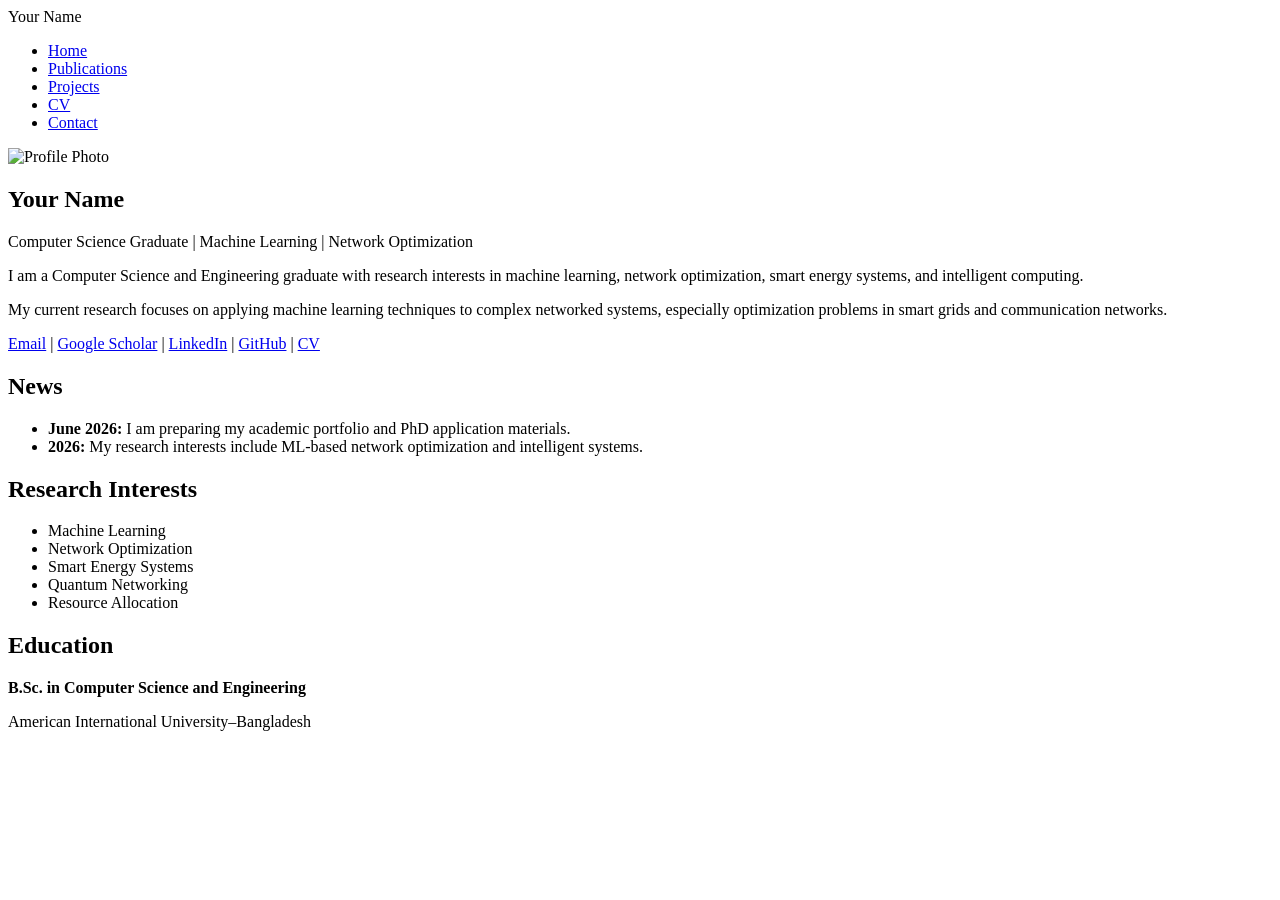
==== index.html @ cc1d4c38 "Add initial HTML structure for personal webpage" ====
<!DOCTYPE html>
<html lang="en">
<head>
  <meta charset="UTF-8">
  <meta name="viewport" content="width=device-width, initial-scale=1.0">
  <title>Your Name</title>
  <link rel="stylesheet" href="style.css">
</head>
<body>

  <nav>
    <div class="logo">Your Name</div>
    <ul>
      <li><a href="index.html">Home</a></li>
      <li><a href="publications.html">Publications</a></li>
      <li><a href="projects.html">Projects</a></li>
      <li><a href="cv.html">CV</a></li>
      <li><a href="contact.html">Contact</a></li>
    </ul>
  </nav>

  <main class="container">

    <section class="hero">
      <img src="assets/profile.jpg" alt="Profile Photo">

      <div>
        <h1>Your Name</h1>
        <p class="subtitle">Computer Science Graduate | Machine Learning | Network Optimization</p>

        <p>
          I am a Computer Science and Engineering graduate with research interests in machine learning,
          network optimization, smart energy systems, and intelligent computing.
        </p>

        <p>
          My current research focuses on applying machine learning techniques to complex networked systems,
          especially optimization problems in smart grids and communication networks.
        </p>

        <p class="links">
          <a href="mailto:yourmail@gmail.com">Email</a> |
          <a href="#">Google Scholar</a> |
          <a href="#">LinkedIn</a> |
          <a href="#">GitHub</a> |
          <a href="assets/cv.pdf">CV</a>
        </p>
      </div>
    </section>

    <section>
      <h2>News</h2>
      <ul>
        <li><strong>June 2026:</strong> I am preparing my academic portfolio and PhD application materials.</li>
        <li><strong>2026:</strong> My research interests include ML-based network optimization and intelligent systems.</li>
      </ul>
    </section>

    <section>
      <h2>Research Interests</h2>
      <ul>
        <li>Machine Learning</li>
        <li>Network Optimization</li>
        <li>Smart Energy Systems</li>
        <li>Quantum Networking</li>
        <li>Resource Allocation</li>
      </ul>
    </section>

    <section>
      <h2>Education</h2>
      <p><strong>B.Sc. in Computer Science and Engineering</strong></p>
      <p>American International University–Bangladesh</p>
    </section>

  </main>

</body>
</html>
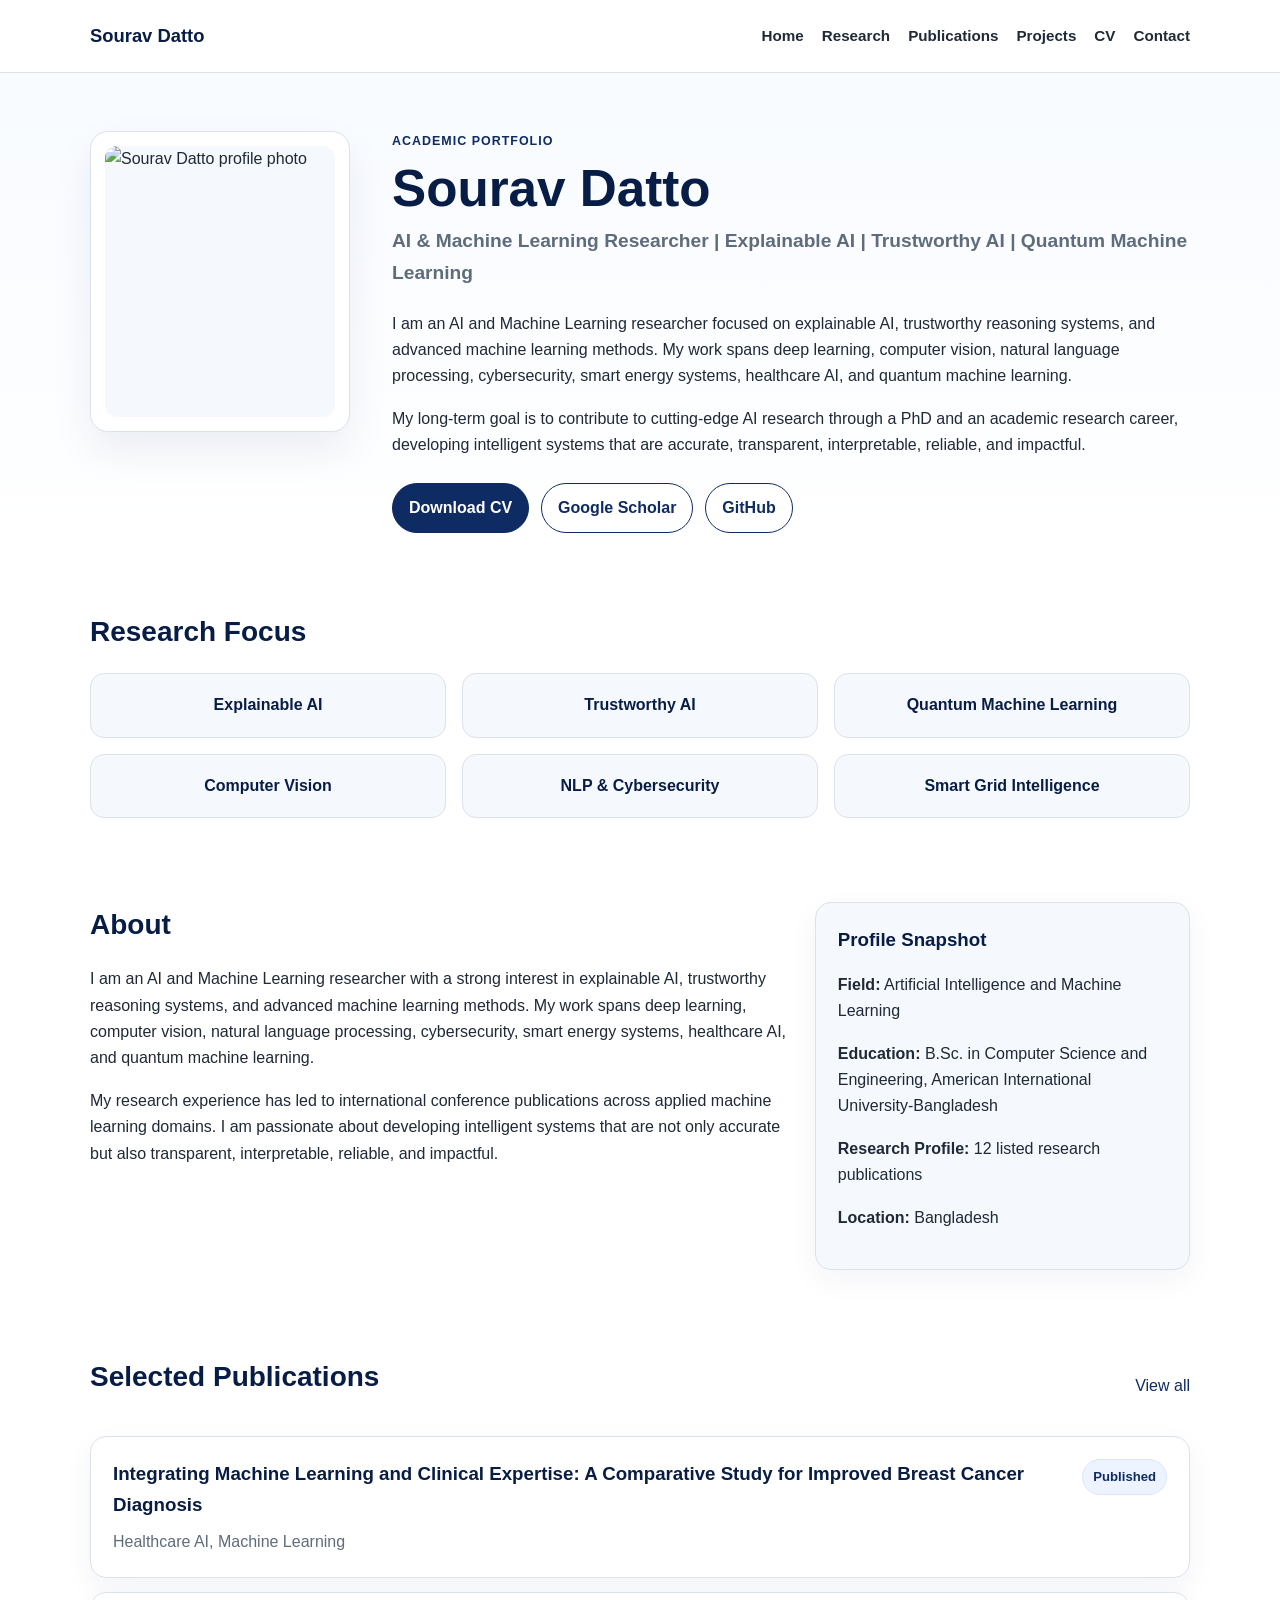
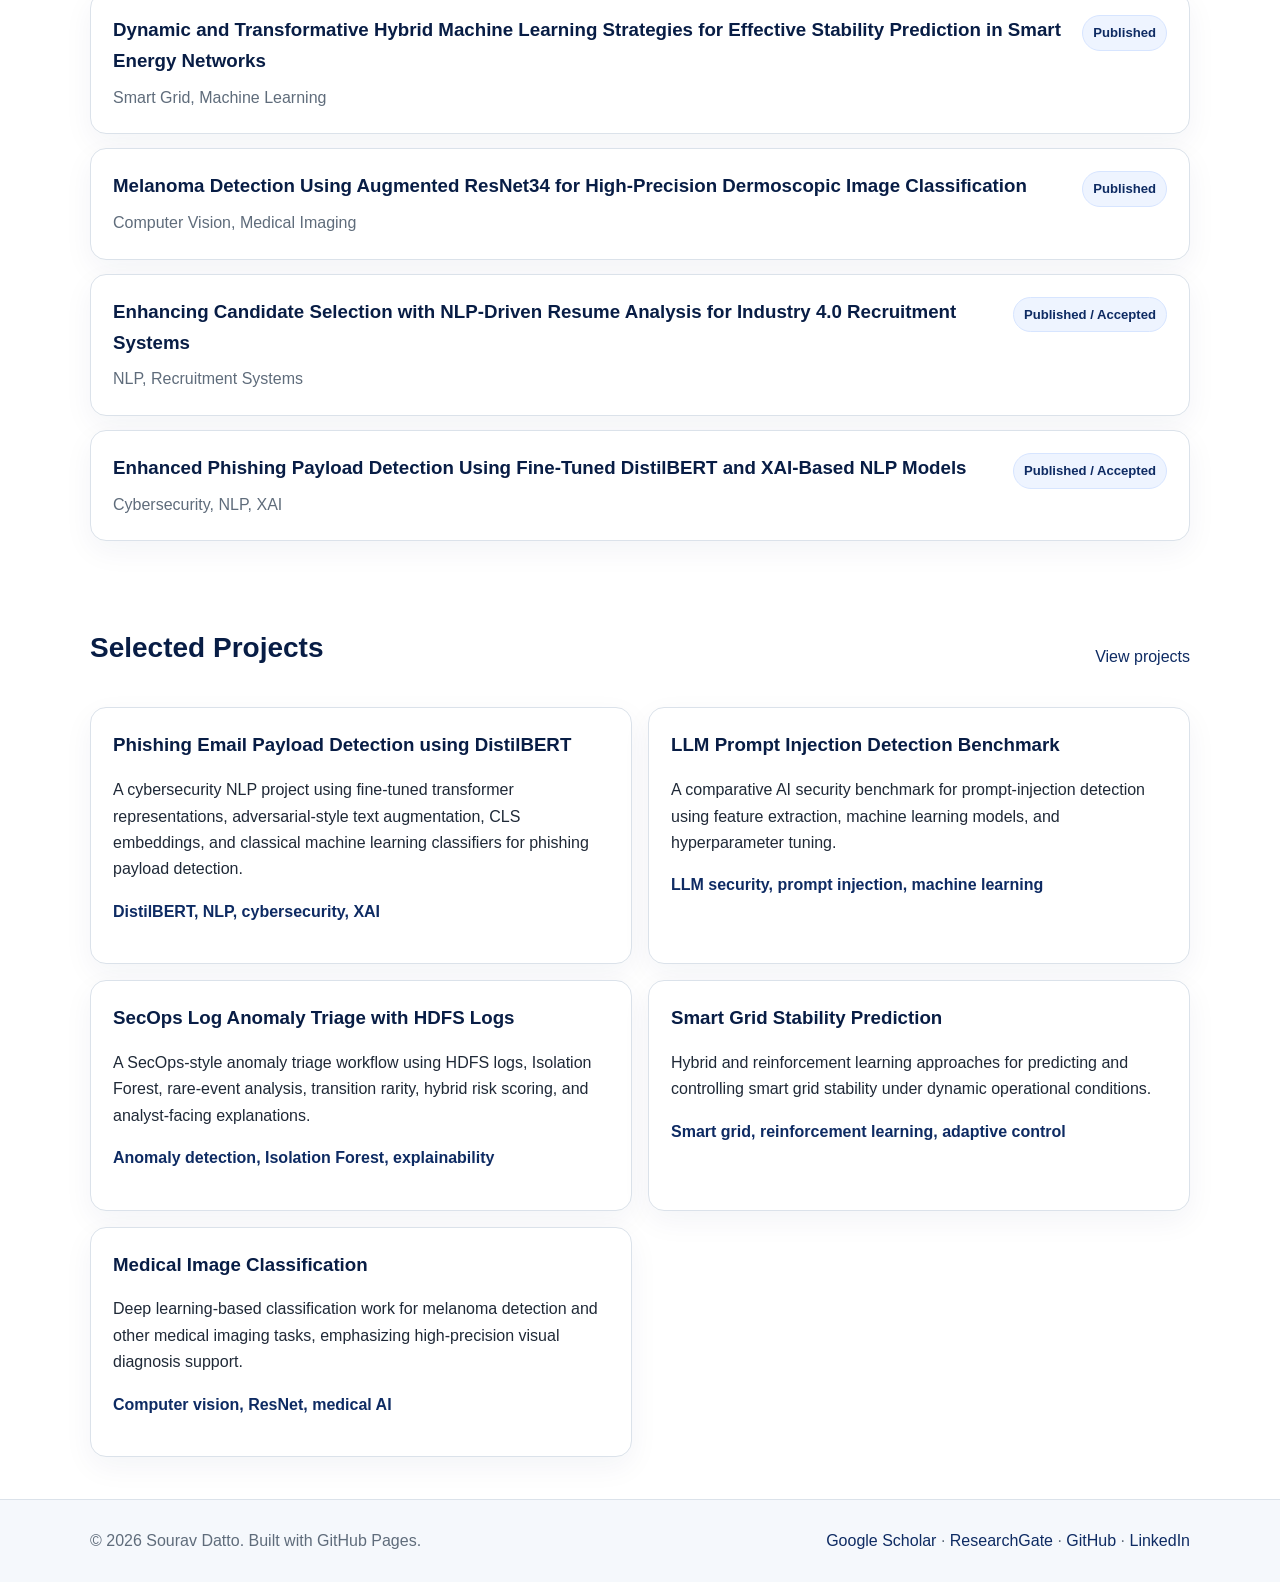
==== commit 2ead8f06: "Add files via upload" ====
--- a/index.html
+++ b/index.html
@@ -1,79 +1,201 @@
 <!DOCTYPE html>
 <html lang="en">
 <head>
-  <meta charset="UTF-8">
-  <meta name="viewport" content="width=device-width, initial-scale=1.0">
-  <title>Your Name</title>
-  <link rel="stylesheet" href="style.css">
+  <meta charset="UTF-8" />
+  <meta name="viewport" content="width=device-width, initial-scale=1.0" />
+  <meta name="description" content="Academic portfolio of Sourav Datto, AI and Machine Learning researcher." />
+  <title>Sourav Datto | Academic Portfolio</title>
+  <link rel="stylesheet" href="style.css" />
 </head>
 <body>
 
-  <nav>
-    <div class="logo">Your Name</div>
-    <ul>
-      <li><a href="index.html">Home</a></li>
-      <li><a href="publications.html">Publications</a></li>
-      <li><a href="projects.html">Projects</a></li>
-      <li><a href="cv.html">CV</a></li>
-      <li><a href="contact.html">Contact</a></li>
-    </ul>
-  </nav>
-
-  <main class="container">
-
-    <section class="hero">
-      <img src="assets/profile.jpg" alt="Profile Photo">
-
-      <div>
-        <h1>Your Name</h1>
-        <p class="subtitle">Computer Science Graduate | Machine Learning | Network Optimization</p>
+<header class="site-header">
+  <div class="nav-wrap">
+    <a class="brand" href="index.html">Sourav Datto</a>
+    <nav class="nav-links">
+      <a href="index.html">Home</a>
+      <a href="research.html">Research</a>
+      <a href="publications.html">Publications</a>
+      <a href="projects.html">Projects</a>
+      <a href="cv.html">CV</a>
+      <a href="contact.html">Contact</a>
+    </nav>
+  </div>
+</header>
+
+<main>
+  <section class="hero-section">
+    <div class="container hero-grid">
+      <div class="profile-box">
+        <img src="assets/Sourav_Datto.jpg" alt="Sourav Datto profile photo" />
+      </div>
+
+      <div class="hero-content">
+        <p class="eyebrow">Academic Portfolio</p>
+        <h1>Sourav Datto</h1>
+        <p class="tagline">AI & Machine Learning Researcher | Explainable AI | Trustworthy AI | Quantum Machine Learning</p>
 
         <p>
-          I am a Computer Science and Engineering graduate with research interests in machine learning,
-          network optimization, smart energy systems, and intelligent computing.
+          I am an AI and Machine Learning researcher focused on explainable AI, trustworthy reasoning systems,
+          and advanced machine learning methods. My work spans deep learning, computer vision, natural language
+          processing, cybersecurity, smart energy systems, healthcare AI, and quantum machine learning.
         </p>
 
         <p>
-          My current research focuses on applying machine learning techniques to complex networked systems,
-          especially optimization problems in smart grids and communication networks.
+          My long-term goal is to contribute to cutting-edge AI research through a PhD and an academic research
+          career, developing intelligent systems that are accurate, transparent, interpretable, reliable, and impactful.
         </p>
 
-        <p class="links">
-          <a href="mailto:yourmail@gmail.com">Email</a> |
-          <a href="#">Google Scholar</a> |
-          <a href="#">LinkedIn</a> |
-          <a href="#">GitHub</a> |
-          <a href="assets/cv.pdf">CV</a>
-        </p>
+        <div class="button-row">
+          <a class="primary-button" href="assets/Sourav_Datto_KSU_PhD_Targeted_CV.pdf" target="_blank">Download CV</a>
+          <a class="secondary-button" href="https://scholar.google.com/citations?user=BIM2QfUAAAAJ&hl=en" target="_blank">Google Scholar</a>
+          <a class="secondary-button" href="https://github.com/duttosourav8" target="_blank">GitHub</a>
+        </div>
       </div>
-    </section>
-
-    <section>
-      <h2>News</h2>
-      <ul>
-        <li><strong>June 2026:</strong> I am preparing my academic portfolio and PhD application materials.</li>
-        <li><strong>2026:</strong> My research interests include ML-based network optimization and intelligent systems.</li>
-      </ul>
-    </section>
-
-    <section>
-      <h2>Research Interests</h2>
-      <ul>
-        <li>Machine Learning</li>
-        <li>Network Optimization</li>
-        <li>Smart Energy Systems</li>
-        <li>Quantum Networking</li>
-        <li>Resource Allocation</li>
-      </ul>
-    </section>
-
-    <section>
-      <h2>Education</h2>
-      <p><strong>B.Sc. in Computer Science and Engineering</strong></p>
-      <p>American International University–Bangladesh</p>
-    </section>
-
-  </main>
+    </div>
+  </section>
+
+  <section class="container section">
+    <h2>Research Focus</h2>
+    <div class="focus-grid">
+      <div class="focus-item">Explainable AI</div>
+      <div class="focus-item">Trustworthy AI</div>
+      <div class="focus-item">Quantum Machine Learning</div>
+      <div class="focus-item">Computer Vision</div>
+      <div class="focus-item">NLP & Cybersecurity</div>
+      <div class="focus-item">Smart Grid Intelligence</div>
+    </div>
+  </section>
+
+  <section class="container section split-section">
+    <div>
+      <h2>About</h2>
+      <p>I am an AI and Machine Learning researcher with a strong interest in explainable AI, trustworthy reasoning systems, and advanced machine learning methods. My work spans deep learning, computer vision, natural language processing, cybersecurity, smart energy systems, healthcare AI, and quantum machine learning.</p>
+      <p>My research experience has led to international conference publications across applied machine learning domains. I am passionate about developing intelligent systems that are not only accurate but also transparent, interpretable, reliable, and impactful.</p>
+    </div>
+
+    <aside class="quick-card">
+      <h3>Profile Snapshot</h3>
+      <p><strong>Field:</strong> Artificial Intelligence and Machine Learning</p>
+      <p><strong>Education:</strong> B.Sc. in Computer Science and Engineering, American International University-Bangladesh</p>
+      <p><strong>Research Profile:</strong> 12 listed research publications</p>
+      <p><strong>Location:</strong> Bangladesh</p>
+    </aside>
+  </section>
+
+  <section class="container section">
+    <div class="section-header">
+      <h2>Selected Publications</h2>
+      <a href="publications.html">View all</a>
+    </div>
+    <div class="publication-list">
+      
+      <article class="publication-card">
+        <div>
+          <h3>Integrating Machine Learning and Clinical Expertise: A Comparative Study for Improved Breast Cancer Diagnosis</h3>
+          <p class="pub-meta">Healthcare AI, Machine Learning</p>
+        </div>
+        <span class="status">Published</span>
+      </article>
+    
+
+      <article class="publication-card">
+        <div>
+          <h3>Dynamic and Transformative Hybrid Machine Learning Strategies for Effective Stability Prediction in Smart Energy Networks</h3>
+          <p class="pub-meta">Smart Grid, Machine Learning</p>
+        </div>
+        <span class="status">Published</span>
+      </article>
+    
+
+      <article class="publication-card">
+        <div>
+          <h3>Melanoma Detection Using Augmented ResNet34 for High-Precision Dermoscopic Image Classification</h3>
+          <p class="pub-meta">Computer Vision, Medical Imaging</p>
+        </div>
+        <span class="status">Published</span>
+      </article>
+    
+
+      <article class="publication-card">
+        <div>
+          <h3>Enhancing Candidate Selection with NLP-Driven Resume Analysis for Industry 4.0 Recruitment Systems</h3>
+          <p class="pub-meta">NLP, Recruitment Systems</p>
+        </div>
+        <span class="status">Published / Accepted</span>
+      </article>
+    
+
+      <article class="publication-card">
+        <div>
+          <h3>Enhanced Phishing Payload Detection Using Fine-Tuned DistilBERT and XAI-Based NLP Models</h3>
+          <p class="pub-meta">Cybersecurity, NLP, XAI</p>
+        </div>
+        <span class="status">Published / Accepted</span>
+      </article>
+    
+    </div>
+  </section>
+
+  <section class="container section">
+    <div class="section-header">
+      <h2>Selected Projects</h2>
+      <a href="projects.html">View projects</a>
+    </div>
+    <div class="project-grid">
+      
+      <article class="project-card">
+        <h3>Phishing Email Payload Detection using DistilBERT</h3>
+        <p>A cybersecurity NLP project using fine-tuned transformer representations, adversarial-style text augmentation, CLS embeddings, and classical machine learning classifiers for phishing payload detection.</p>
+        <p class="tech">DistilBERT, NLP, cybersecurity, XAI</p>
+      </article>
+    
+
+      <article class="project-card">
+        <h3>LLM Prompt Injection Detection Benchmark</h3>
+        <p>A comparative AI security benchmark for prompt-injection detection using feature extraction, machine learning models, and hyperparameter tuning.</p>
+        <p class="tech">LLM security, prompt injection, machine learning</p>
+      </article>
+    
+
+      <article class="project-card">
+        <h3>SecOps Log Anomaly Triage with HDFS Logs</h3>
+        <p>A SecOps-style anomaly triage workflow using HDFS logs, Isolation Forest, rare-event analysis, transition rarity, hybrid risk scoring, and analyst-facing explanations.</p>
+        <p class="tech">Anomaly detection, Isolation Forest, explainability</p>
+      </article>
+    
+
+      <article class="project-card">
+        <h3>Smart Grid Stability Prediction</h3>
+        <p>Hybrid and reinforcement learning approaches for predicting and controlling smart grid stability under dynamic operational conditions.</p>
+        <p class="tech">Smart grid, reinforcement learning, adaptive control</p>
+      </article>
+    
+
+      <article class="project-card">
+        <h3>Medical Image Classification</h3>
+        <p>Deep learning-based classification work for melanoma detection and other medical imaging tasks, emphasizing high-precision visual diagnosis support.</p>
+        <p class="tech">Computer vision, ResNet, medical AI</p>
+      </article>
+    
+    </div>
+  </section>
+</main>
+
+<footer class="footer">
+  <div class="container footer-grid">
+    <p>© 2026 Sourav Datto. Built with GitHub Pages.</p>
+    <p>
+      <a href="https://scholar.google.com/citations?user=BIM2QfUAAAAJ&hl=en" target="_blank">Google Scholar</a>
+      <span>·</span>
+      <a href="https://www.researchgate.net/profile/Sourav-Datto/research" target="_blank">ResearchGate</a>
+      <span>·</span>
+      <a href="https://github.com/duttosourav8" target="_blank">GitHub</a>
+      <span>·</span>
+      <a href="https://www.linkedin.com/in/sourav-datto/" target="_blank">LinkedIn</a>
+    </p>
+  </div>
+</footer>
 
 </body>
 </html>
--- a/style.css
+++ b/style.css
@@ -0,0 +1,351 @@
+:root {
+  --navy: #0e2b63;
+  --navy-dark: #081d45;
+  --text: #1f2937;
+  --muted: #5f6c7b;
+  --border: #dbe2ea;
+  --bg: #ffffff;
+  --soft-bg: #f5f8fc;
+  --card-bg: #ffffff;
+}
+
+* {
+  box-sizing: border-box;
+}
+
+body {
+  margin: 0;
+  font-family: Arial, Helvetica, sans-serif;
+  color: var(--text);
+  background: var(--bg);
+  line-height: 1.65;
+}
+
+a {
+  color: var(--navy);
+  text-decoration: none;
+}
+
+a:hover {
+  text-decoration: underline;
+}
+
+.container {
+  width: min(1100px, calc(100% - 36px));
+  margin: 0 auto;
+}
+
+.site-header {
+  border-bottom: 1px solid var(--border);
+  background: rgba(255, 255, 255, 0.96);
+  position: sticky;
+  top: 0;
+  z-index: 10;
+}
+
+.nav-wrap {
+  width: min(1100px, calc(100% - 36px));
+  margin: 0 auto;
+  min-height: 72px;
+  display: flex;
+  align-items: center;
+  justify-content: space-between;
+  gap: 24px;
+}
+
+.brand {
+  font-weight: 800;
+  font-size: 1.15rem;
+  color: var(--navy-dark);
+}
+
+.nav-links {
+  display: flex;
+  flex-wrap: wrap;
+  gap: 18px;
+  font-size: 0.95rem;
+}
+
+.nav-links a {
+  color: var(--text);
+  font-weight: 600;
+}
+
+.nav-links a:hover {
+  color: var(--navy);
+}
+
+.hero-section {
+  background: linear-gradient(180deg, #f8fbff 0%, #ffffff 100%);
+  padding: 58px 0 34px;
+}
+
+.hero-grid {
+  display: grid;
+  grid-template-columns: 260px 1fr;
+  gap: 42px;
+  align-items: start;
+}
+
+.profile-box {
+  background: var(--card-bg);
+  border: 1px solid var(--border);
+  border-radius: 18px;
+  padding: 14px;
+  box-shadow: 0 18px 40px rgba(14, 43, 99, 0.08);
+}
+
+.profile-box img {
+  display: block;
+  width: 100%;
+  aspect-ratio: 1 / 1.18;
+  object-fit: cover;
+  border-radius: 12px;
+  background: var(--soft-bg);
+}
+
+.eyebrow {
+  margin: 0 0 10px;
+  color: var(--navy);
+  font-weight: 800;
+  letter-spacing: 0.08em;
+  text-transform: uppercase;
+  font-size: 0.78rem;
+}
+
+h1 {
+  margin: 0 0 10px;
+  font-size: clamp(2.2rem, 4vw, 4rem);
+  line-height: 1.05;
+  color: var(--navy-dark);
+}
+
+h2 {
+  color: var(--navy-dark);
+  font-size: 1.75rem;
+  margin: 0 0 18px;
+}
+
+h3 {
+  color: var(--navy-dark);
+  margin: 0 0 8px;
+}
+
+.tagline {
+  color: var(--muted);
+  font-size: 1.2rem;
+  font-weight: 600;
+  margin: 0 0 22px;
+}
+
+.lead {
+  color: var(--muted);
+  font-size: 1.1rem;
+  max-width: 850px;
+}
+
+.button-row {
+  display: flex;
+  flex-wrap: wrap;
+  gap: 12px;
+  margin-top: 24px;
+}
+
+.primary-button,
+.secondary-button {
+  display: inline-flex;
+  align-items: center;
+  justify-content: center;
+  padding: 11px 16px;
+  border-radius: 999px;
+  font-weight: 700;
+  border: 1px solid var(--navy);
+}
+
+.primary-button {
+  background: var(--navy);
+  color: #ffffff;
+}
+
+.primary-button:hover {
+  background: var(--navy-dark);
+  text-decoration: none;
+}
+
+.secondary-button {
+  background: #ffffff;
+  color: var(--navy);
+}
+
+.secondary-button:hover {
+  background: var(--soft-bg);
+  text-decoration: none;
+}
+
+.section {
+  padding: 42px 0;
+}
+
+.page {
+  padding-top: 52px;
+  padding-bottom: 52px;
+}
+
+.focus-grid,
+.info-grid,
+.project-grid,
+.contact-grid {
+  display: grid;
+  gap: 16px;
+}
+
+.focus-grid {
+  grid-template-columns: repeat(3, 1fr);
+}
+
+.focus-item {
+  background: var(--soft-bg);
+  border: 1px solid var(--border);
+  color: var(--navy-dark);
+  padding: 18px;
+  border-radius: 14px;
+  font-weight: 800;
+  text-align: center;
+}
+
+.split-section {
+  display: grid;
+  grid-template-columns: 1.3fr 0.7fr;
+  gap: 28px;
+  align-items: start;
+}
+
+.quick-card,
+.info-card,
+.project-card,
+.publication-card,
+.cv-box,
+.contact-card {
+  border: 1px solid var(--border);
+  background: var(--card-bg);
+  border-radius: 16px;
+  padding: 22px;
+  box-shadow: 0 10px 30px rgba(14, 43, 99, 0.05);
+}
+
+.quick-card {
+  background: var(--soft-bg);
+}
+
+.info-grid {
+  grid-template-columns: repeat(2, 1fr);
+}
+
+.project-grid {
+  grid-template-columns: repeat(2, 1fr);
+}
+
+.publication-list {
+  display: grid;
+  gap: 14px;
+}
+
+.publication-card {
+  display: flex;
+  justify-content: space-between;
+  gap: 16px;
+  align-items: start;
+}
+
+.pub-meta {
+  color: var(--muted);
+  margin: 0;
+}
+
+.status {
+  display: inline-flex;
+  white-space: nowrap;
+  background: #eef4ff;
+  color: var(--navy);
+  border: 1px solid #d7e5ff;
+  border-radius: 999px;
+  padding: 6px 10px;
+  font-size: 0.82rem;
+  font-weight: 800;
+}
+
+.tech,
+.file-name {
+  color: var(--navy);
+  font-weight: 800;
+}
+
+.section-header {
+  display: flex;
+  justify-content: space-between;
+  gap: 16px;
+  align-items: center;
+  margin-bottom: 18px;
+}
+
+.contact-grid {
+  grid-template-columns: repeat(2, 1fr);
+}
+
+.contact-card {
+  display: block;
+}
+
+.contact-card span {
+  color: var(--navy-dark);
+  font-size: 1.2rem;
+  font-weight: 800;
+}
+
+.contact-card p {
+  color: var(--muted);
+  margin-bottom: 0;
+}
+
+.footer {
+  border-top: 1px solid var(--border);
+  background: var(--soft-bg);
+  padding: 28px 0;
+  color: var(--muted);
+}
+
+.footer-grid {
+  display: flex;
+  justify-content: space-between;
+  gap: 20px;
+}
+
+.footer p {
+  margin: 0;
+}
+
+@media (max-width: 820px) {
+  .nav-wrap,
+  .footer-grid,
+  .section-header {
+    align-items: flex-start;
+    flex-direction: column;
+  }
+
+  .hero-grid,
+  .split-section,
+  .focus-grid,
+  .info-grid,
+  .project-grid,
+  .contact-grid {
+    grid-template-columns: 1fr;
+  }
+
+  .profile-box {
+    max-width: 260px;
+  }
+
+  .publication-card {
+    flex-direction: column;
+  }
+}
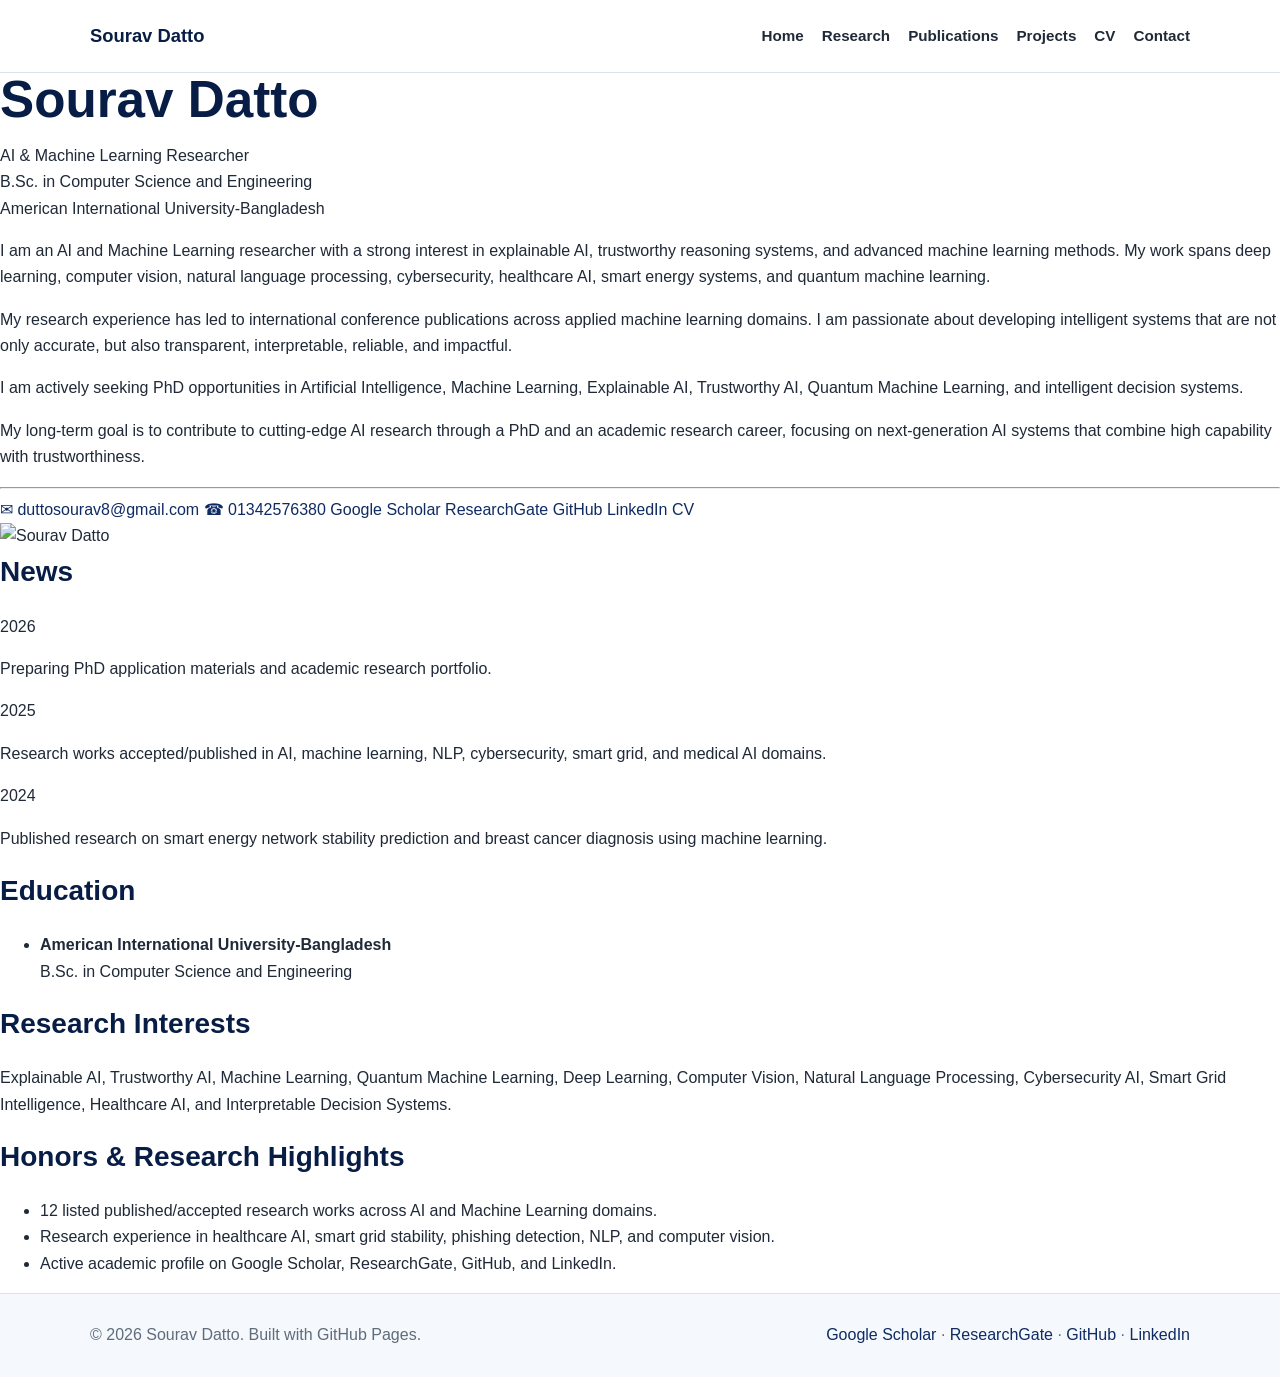
==== commit 3dccd7f1: "Refactor main section with updated profile and research info Updated the structure and content of th" ====
--- a/index.html
+++ b/index.html
@@ -23,163 +23,110 @@
   </div>
 </header>
 
-<main>
-  <section class="hero-section">
-    <div class="container hero-grid">
-      <div class="profile-box">
-        <img src="assets/Sourav_Datto.jpg" alt="Sourav Datto profile photo" />
+<main class="home-page">
+
+  <section class="profile-card">
+    <div class="profile-text">
+      <h1>Sourav Datto</h1>
+
+      <p class="position">
+        AI & Machine Learning Researcher<br>
+        B.Sc. in Computer Science and Engineering<br>
+        American International University-Bangladesh
+      </p>
+
+      <p>
+        I am an AI and Machine Learning researcher with a strong interest in explainable AI,
+        trustworthy reasoning systems, and advanced machine learning methods. My work spans
+        deep learning, computer vision, natural language processing, cybersecurity, healthcare AI,
+        smart energy systems, and quantum machine learning.
+      </p>
+
+      <p>
+        My research experience has led to international conference publications across applied
+        machine learning domains. I am passionate about developing intelligent systems that are
+        not only accurate, but also transparent, interpretable, reliable, and impactful.
+      </p>
+
+      <p class="highlight-red">
+        I am actively seeking PhD opportunities in Artificial Intelligence, Machine Learning,
+        Explainable AI, Trustworthy AI, Quantum Machine Learning, and intelligent decision systems.
+      </p>
+
+      <p>
+        My long-term goal is to contribute to cutting-edge AI research through a PhD and an
+        academic research career, focusing on next-generation AI systems that combine high
+        capability with trustworthiness.
+      </p>
+
+      <hr>
+
+      <div class="home-links">
+        <a href="mailto:duttosourav8@gmail.com">✉ duttosourav8@gmail.com</a>
+        <a href="tel:+8801342576380">☎ 01342576380</a>
+        <a href="https://scholar.google.com/citations?user=BIM2QfUAAAAJ&hl=en" target="_blank">Google Scholar</a>
+        <a href="https://www.researchgate.net/profile/Sourav-Datto/research" target="_blank">ResearchGate</a>
+        <a href="https://github.com/duttosourav8" target="_blank">GitHub</a>
+        <a href="https://www.linkedin.com/in/sourav-datto/" target="_blank">LinkedIn</a>
+        <a href="assets/Sourav_Datto_KSU_PhD_Targeted_CV.pdf" target="_blank">CV</a>
       </div>
+    </div>
 
-      <div class="hero-content">
-        <p class="eyebrow">Academic Portfolio</p>
-        <h1>Sourav Datto</h1>
-        <p class="tagline">AI & Machine Learning Researcher | Explainable AI | Trustworthy AI | Quantum Machine Learning</p>
-
-        <p>
-          I am an AI and Machine Learning researcher focused on explainable AI, trustworthy reasoning systems,
-          and advanced machine learning methods. My work spans deep learning, computer vision, natural language
-          processing, cybersecurity, smart energy systems, healthcare AI, and quantum machine learning.
-        </p>
-
-        <p>
-          My long-term goal is to contribute to cutting-edge AI research through a PhD and an academic research
-          career, developing intelligent systems that are accurate, transparent, interpretable, reliable, and impactful.
-        </p>
-
-        <div class="button-row">
-          <a class="primary-button" href="assets/Sourav_Datto_KSU_PhD_Targeted_CV.pdf" target="_blank">Download CV</a>
-          <a class="secondary-button" href="https://scholar.google.com/citations?user=BIM2QfUAAAAJ&hl=en" target="_blank">Google Scholar</a>
-          <a class="secondary-button" href="https://github.com/duttosourav8" target="_blank">GitHub</a>
-        </div>
-      </div>
+    <div class="profile-image">
+      <img src="assets/Sourav_Datto.jpg" alt="Sourav Datto">
     </div>
   </section>
 
-  <section class="container section">
-    <h2>Research Focus</h2>
-    <div class="focus-grid">
-      <div class="focus-item">Explainable AI</div>
-      <div class="focus-item">Trustworthy AI</div>
-      <div class="focus-item">Quantum Machine Learning</div>
-      <div class="focus-item">Computer Vision</div>
-      <div class="focus-item">NLP & Cybersecurity</div>
-      <div class="focus-item">Smart Grid Intelligence</div>
+  <section class="home-section">
+    <h2>News</h2>
+
+    <div class="news-row">
+      <span>2026</span>
+      <p>Preparing PhD application materials and academic research portfolio.</p>
+    </div>
+
+    <div class="news-row">
+      <span>2025</span>
+      <p>Research works accepted/published in AI, machine learning, NLP, cybersecurity, smart grid, and medical AI domains.</p>
+    </div>
+
+    <div class="news-row">
+      <span>2024</span>
+      <p>Published research on smart energy network stability prediction and breast cancer diagnosis using machine learning.</p>
     </div>
   </section>
 
-  <section class="container section split-section">
-    <div>
-      <h2>About</h2>
-      <p>I am an AI and Machine Learning researcher with a strong interest in explainable AI, trustworthy reasoning systems, and advanced machine learning methods. My work spans deep learning, computer vision, natural language processing, cybersecurity, smart energy systems, healthcare AI, and quantum machine learning.</p>
-      <p>My research experience has led to international conference publications across applied machine learning domains. I am passionate about developing intelligent systems that are not only accurate but also transparent, interpretable, reliable, and impactful.</p>
-    </div>
+  <section class="home-section">
+    <h2>Education</h2>
 
-    <aside class="quick-card">
-      <h3>Profile Snapshot</h3>
-      <p><strong>Field:</strong> Artificial Intelligence and Machine Learning</p>
-      <p><strong>Education:</strong> B.Sc. in Computer Science and Engineering, American International University-Bangladesh</p>
-      <p><strong>Research Profile:</strong> 12 listed research publications</p>
-      <p><strong>Location:</strong> Bangladesh</p>
-    </aside>
+    <ul class="simple-list">
+      <li>
+        <strong>American International University-Bangladesh</strong><br>
+        B.Sc. in Computer Science and Engineering
+      </li>
+    </ul>
   </section>
 
-  <section class="container section">
-    <div class="section-header">
-      <h2>Selected Publications</h2>
-      <a href="publications.html">View all</a>
-    </div>
-    <div class="publication-list">
-      
-      <article class="publication-card">
-        <div>
-          <h3>Integrating Machine Learning and Clinical Expertise: A Comparative Study for Improved Breast Cancer Diagnosis</h3>
-          <p class="pub-meta">Healthcare AI, Machine Learning</p>
-        </div>
-        <span class="status">Published</span>
-      </article>
-    
+  <section class="home-section">
+    <h2>Research Interests</h2>
 
-      <article class="publication-card">
-        <div>
-          <h3>Dynamic and Transformative Hybrid Machine Learning Strategies for Effective Stability Prediction in Smart Energy Networks</h3>
-          <p class="pub-meta">Smart Grid, Machine Learning</p>
-        </div>
-        <span class="status">Published</span>
-      </article>
-    
-
-      <article class="publication-card">
-        <div>
-          <h3>Melanoma Detection Using Augmented ResNet34 for High-Precision Dermoscopic Image Classification</h3>
-          <p class="pub-meta">Computer Vision, Medical Imaging</p>
-        </div>
-        <span class="status">Published</span>
-      </article>
-    
-
-      <article class="publication-card">
-        <div>
-          <h3>Enhancing Candidate Selection with NLP-Driven Resume Analysis for Industry 4.0 Recruitment Systems</h3>
-          <p class="pub-meta">NLP, Recruitment Systems</p>
-        </div>
-        <span class="status">Published / Accepted</span>
-      </article>
-    
-
-      <article class="publication-card">
-        <div>
-          <h3>Enhanced Phishing Payload Detection Using Fine-Tuned DistilBERT and XAI-Based NLP Models</h3>
-          <p class="pub-meta">Cybersecurity, NLP, XAI</p>
-        </div>
-        <span class="status">Published / Accepted</span>
-      </article>
-    
-    </div>
+    <p>
+      Explainable AI, Trustworthy AI, Machine Learning, Quantum Machine Learning,
+      Deep Learning, Computer Vision, Natural Language Processing, Cybersecurity AI,
+      Smart Grid Intelligence, Healthcare AI, and Interpretable Decision Systems.
+    </p>
   </section>
 
-  <section class="container section">
-    <div class="section-header">
-      <h2>Selected Projects</h2>
-      <a href="projects.html">View projects</a>
-    </div>
-    <div class="project-grid">
-      
-      <article class="project-card">
-        <h3>Phishing Email Payload Detection using DistilBERT</h3>
-        <p>A cybersecurity NLP project using fine-tuned transformer representations, adversarial-style text augmentation, CLS embeddings, and classical machine learning classifiers for phishing payload detection.</p>
-        <p class="tech">DistilBERT, NLP, cybersecurity, XAI</p>
-      </article>
-    
+  <section class="home-section">
+    <h2>Honors & Research Highlights</h2>
 
-      <article class="project-card">
-        <h3>LLM Prompt Injection Detection Benchmark</h3>
-        <p>A comparative AI security benchmark for prompt-injection detection using feature extraction, machine learning models, and hyperparameter tuning.</p>
-        <p class="tech">LLM security, prompt injection, machine learning</p>
-      </article>
-    
+    <ul class="simple-list">
+      <li>12 listed published/accepted research works across AI and Machine Learning domains.</li>
+      <li>Research experience in healthcare AI, smart grid stability, phishing detection, NLP, and computer vision.</li>
+      <li>Active academic profile on Google Scholar, ResearchGate, GitHub, and LinkedIn.</li>
+    </ul>
+  </section>
 
-      <article class="project-card">
-        <h3>SecOps Log Anomaly Triage with HDFS Logs</h3>
-        <p>A SecOps-style anomaly triage workflow using HDFS logs, Isolation Forest, rare-event analysis, transition rarity, hybrid risk scoring, and analyst-facing explanations.</p>
-        <p class="tech">Anomaly detection, Isolation Forest, explainability</p>
-      </article>
-    
-
-      <article class="project-card">
-        <h3>Smart Grid Stability Prediction</h3>
-        <p>Hybrid and reinforcement learning approaches for predicting and controlling smart grid stability under dynamic operational conditions.</p>
-        <p class="tech">Smart grid, reinforcement learning, adaptive control</p>
-      </article>
-    
-
-      <article class="project-card">
-        <h3>Medical Image Classification</h3>
-        <p>Deep learning-based classification work for melanoma detection and other medical imaging tasks, emphasizing high-precision visual diagnosis support.</p>
-        <p class="tech">Computer vision, ResNet, medical AI</p>
-      </article>
-    
-    </div>
-  </section>
 </main>
 
 <footer class="footer">
--- a/style.css
+++ b/style.css
@@ -6,11 +6,6 @@
   --border: #dbe2ea;
   --bg: #ffffff;
   --soft-bg: #f5f8fc;
-  --card-bg: #ffffff;
-}
-
-* {
-  box-sizing: border-box;
 }
 
 body {
@@ -21,331 +16,116 @@
   line-height: 1.65;
 }
 
-a {
-  color: var(--navy);
+a { color: var(--navy); text-decoration: none; }
+a:hover { text-decoration: underline; }
+.container { width: min(1100px, calc(100% - 36px)); margin: 0 auto; }
+.site-header { border-bottom: 1px solid var(--border); background: #ffffff; position: sticky; top: 0; z-index: 10; }
+.nav-wrap { width: min(1100px, calc(100% - 36px)); margin: 0 auto; min-height: 72px; display: flex; align-items: center; justify-content: space-between; gap: 24px; }
+.brand { font-weight: 800; font-size: 1.15rem; color: var(--navy-dark); }
+.nav-links { display: flex; flex-wrap: wrap; gap: 18px; font-size: 0.95rem; }
+.nav-links a { color: var(--text); font-weight: 600; }
+.page { padding-top: 52px; padding-bottom: 52px; }
+.eyebrow { margin: 0 0 10px; color: var(--navy); font-weight: 800; letter-spacing: 0.08em; text-transform: uppercase; font-size: 0.78rem; }
+h1 { margin: 0 0 10px; font-size: clamp(2.2rem, 4vw, 4rem); line-height: 1.05; color: var(--navy-dark); }
+h2 { color: var(--navy-dark); font-size: 1.75rem; margin: 0 0 18px; }
+h3 { color: var(--navy-dark); margin: 0 0 8px; }
+.footer { border-top: 1px solid var(--border); background: var(--soft-bg); padding: 28px 0; color: var(--muted); }
+.footer-grid { display: flex; justify-content: space-between; gap: 20px; }
+.footer p { margin: 0; }
+@media (max-width: 820px) { .nav-wrap, .footer-grid { align-items: flex-start; flex-direction: column; } }
+
+/* Year-wise publications page */
+.publication-note {
+  color: var(--muted);
+  margin-top: -4px;
+  font-style: italic;
+}
+
+.publication-layout {
+  display: grid;
+  grid-template-columns: minmax(0, 1fr) 170px;
+  gap: 38px;
+  align-items: start;
+  margin-top: 34px;
+}
+
+.publication-main {
+  min-width: 0;
+}
+
+.year-group {
+  scroll-margin-top: 96px;
+  margin-bottom: 36px;
+}
+
+.year-group h2 {
+  font-size: 2.25rem;
+  margin-bottom: 16px;
+  color: #000;
+}
+
+.paper-card {
+  background: #ffffff;
+  border: 1px solid var(--border);
+  border-radius: 14px;
+  padding: 18px 20px;
+  margin-bottom: 14px;
+  box-shadow: 0 8px 24px rgba(14, 43, 99, 0.06);
+}
+
+.paper-card h3 {
+  font-size: 1.22rem;
+  line-height: 1.35;
+  margin: 0 0 8px;
+  color: #000;
+}
+
+.paper-card h3 a {
+  color: #000;
   text-decoration: none;
 }
 
-a:hover {
+.paper-card h3 a:hover {
+  color: var(--navy);
   text-decoration: underline;
 }
 
-.container {
-  width: min(1100px, calc(100% - 36px));
-  margin: 0 auto;
+.paper-authors {
+  margin: 0;
+  color: #111827;
+  font-size: 0.97rem;
 }
 
-.site-header {
-  border-bottom: 1px solid var(--border);
-  background: rgba(255, 255, 255, 0.96);
-  position: sticky;
-  top: 0;
-  z-index: 10;
-}
-
-.nav-wrap {
-  width: min(1100px, calc(100% - 36px));
-  margin: 0 auto;
-  min-height: 72px;
-  display: flex;
-  align-items: center;
-  justify-content: space-between;
-  gap: 24px;
-}
-
-.brand {
-  font-weight: 800;
-  font-size: 1.15rem;
-  color: var(--navy-dark);
-}
-
-.nav-links {
-  display: flex;
-  flex-wrap: wrap;
-  gap: 18px;
+.paper-venue {
+  margin: 2px 0 0;
+  color: #111827;
   font-size: 0.95rem;
 }
 
-.nav-links a {
-  color: var(--text);
-  font-weight: 600;
+.year-nav {
+  position: sticky;
+  top: 100px;
+  padding-top: 58px;
+  display: grid;
+  gap: 16px;
+  font-size: 1.05rem;
 }
 
-.nav-links a:hover {
-  color: var(--navy);
-}
-
-.hero-section {
-  background: linear-gradient(180deg, #f8fbff 0%, #ffffff 100%);
-  padding: 58px 0 34px;
-}
-
-.hero-grid {
-  display: grid;
-  grid-template-columns: 260px 1fr;
-  gap: 42px;
-  align-items: start;
-}
-
-.profile-box {
-  background: var(--card-bg);
-  border: 1px solid var(--border);
-  border-radius: 18px;
-  padding: 14px;
-  box-shadow: 0 18px 40px rgba(14, 43, 99, 0.08);
-}
-
-.profile-box img {
-  display: block;
-  width: 100%;
-  aspect-ratio: 1 / 1.18;
-  object-fit: cover;
-  border-radius: 12px;
-  background: var(--soft-bg);
-}
-
-.eyebrow {
-  margin: 0 0 10px;
-  color: var(--navy);
-  font-weight: 800;
-  letter-spacing: 0.08em;
-  text-transform: uppercase;
-  font-size: 0.78rem;
-}
-
-h1 {
-  margin: 0 0 10px;
-  font-size: clamp(2.2rem, 4vw, 4rem);
-  line-height: 1.05;
-  color: var(--navy-dark);
-}
-
-h2 {
-  color: var(--navy-dark);
-  font-size: 1.75rem;
-  margin: 0 0 18px;
-}
-
-h3 {
-  color: var(--navy-dark);
-  margin: 0 0 8px;
-}
-
-.tagline {
-  color: var(--muted);
-  font-size: 1.2rem;
-  font-weight: 600;
-  margin: 0 0 22px;
-}
-
-.lead {
-  color: var(--muted);
-  font-size: 1.1rem;
-  max-width: 850px;
-}
-
-.button-row {
-  display: flex;
-  flex-wrap: wrap;
-  gap: 12px;
-  margin-top: 24px;
-}
-
-.primary-button,
-.secondary-button {
-  display: inline-flex;
-  align-items: center;
-  justify-content: center;
-  padding: 11px 16px;
-  border-radius: 999px;
+.year-nav a {
+  color: #0066ff;
   font-weight: 700;
-  border: 1px solid var(--navy);
-}
-
-.primary-button {
-  background: var(--navy);
-  color: #ffffff;
-}
-
-.primary-button:hover {
-  background: var(--navy-dark);
-  text-decoration: none;
-}
-
-.secondary-button {
-  background: #ffffff;
-  color: var(--navy);
-}
-
-.secondary-button:hover {
-  background: var(--soft-bg);
-  text-decoration: none;
-}
-
-.section {
-  padding: 42px 0;
-}
-
-.page {
-  padding-top: 52px;
-  padding-bottom: 52px;
-}
-
-.focus-grid,
-.info-grid,
-.project-grid,
-.contact-grid {
-  display: grid;
-  gap: 16px;
-}
-
-.focus-grid {
-  grid-template-columns: repeat(3, 1fr);
-}
-
-.focus-item {
-  background: var(--soft-bg);
-  border: 1px solid var(--border);
-  color: var(--navy-dark);
-  padding: 18px;
-  border-radius: 14px;
-  font-weight: 800;
-  text-align: center;
-}
-
-.split-section {
-  display: grid;
-  grid-template-columns: 1.3fr 0.7fr;
-  gap: 28px;
-  align-items: start;
-}
-
-.quick-card,
-.info-card,
-.project-card,
-.publication-card,
-.cv-box,
-.contact-card {
-  border: 1px solid var(--border);
-  background: var(--card-bg);
-  border-radius: 16px;
-  padding: 22px;
-  box-shadow: 0 10px 30px rgba(14, 43, 99, 0.05);
-}
-
-.quick-card {
-  background: var(--soft-bg);
-}
-
-.info-grid {
-  grid-template-columns: repeat(2, 1fr);
-}
-
-.project-grid {
-  grid-template-columns: repeat(2, 1fr);
-}
-
-.publication-list {
-  display: grid;
-  gap: 14px;
-}
-
-.publication-card {
-  display: flex;
-  justify-content: space-between;
-  gap: 16px;
-  align-items: start;
-}
-
-.pub-meta {
-  color: var(--muted);
-  margin: 0;
-}
-
-.status {
-  display: inline-flex;
-  white-space: nowrap;
-  background: #eef4ff;
-  color: var(--navy);
-  border: 1px solid #d7e5ff;
-  border-radius: 999px;
-  padding: 6px 10px;
-  font-size: 0.82rem;
-  font-weight: 800;
-}
-
-.tech,
-.file-name {
-  color: var(--navy);
-  font-weight: 800;
-}
-
-.section-header {
-  display: flex;
-  justify-content: space-between;
-  gap: 16px;
-  align-items: center;
-  margin-bottom: 18px;
-}
-
-.contact-grid {
-  grid-template-columns: repeat(2, 1fr);
-}
-
-.contact-card {
-  display: block;
-}
-
-.contact-card span {
-  color: var(--navy-dark);
-  font-size: 1.2rem;
-  font-weight: 800;
-}
-
-.contact-card p {
-  color: var(--muted);
-  margin-bottom: 0;
-}
-
-.footer {
-  border-top: 1px solid var(--border);
-  background: var(--soft-bg);
-  padding: 28px 0;
-  color: var(--muted);
-}
-
-.footer-grid {
-  display: flex;
-  justify-content: space-between;
-  gap: 20px;
-}
-
-.footer p {
-  margin: 0;
 }
 
 @media (max-width: 820px) {
-  .nav-wrap,
-  .footer-grid,
-  .section-header {
-    align-items: flex-start;
-    flex-direction: column;
-  }
-
-  .hero-grid,
-  .split-section,
-  .focus-grid,
-  .info-grid,
-  .project-grid,
-  .contact-grid {
+  .publication-layout {
     grid-template-columns: 1fr;
   }
 
-  .profile-box {
-    max-width: 260px;
-  }
-
-  .publication-card {
-    flex-direction: column;
+  .year-nav {
+    position: static;
+    padding-top: 0;
+    display: flex;
+    flex-wrap: wrap;
+    order: -1;
   }
 }
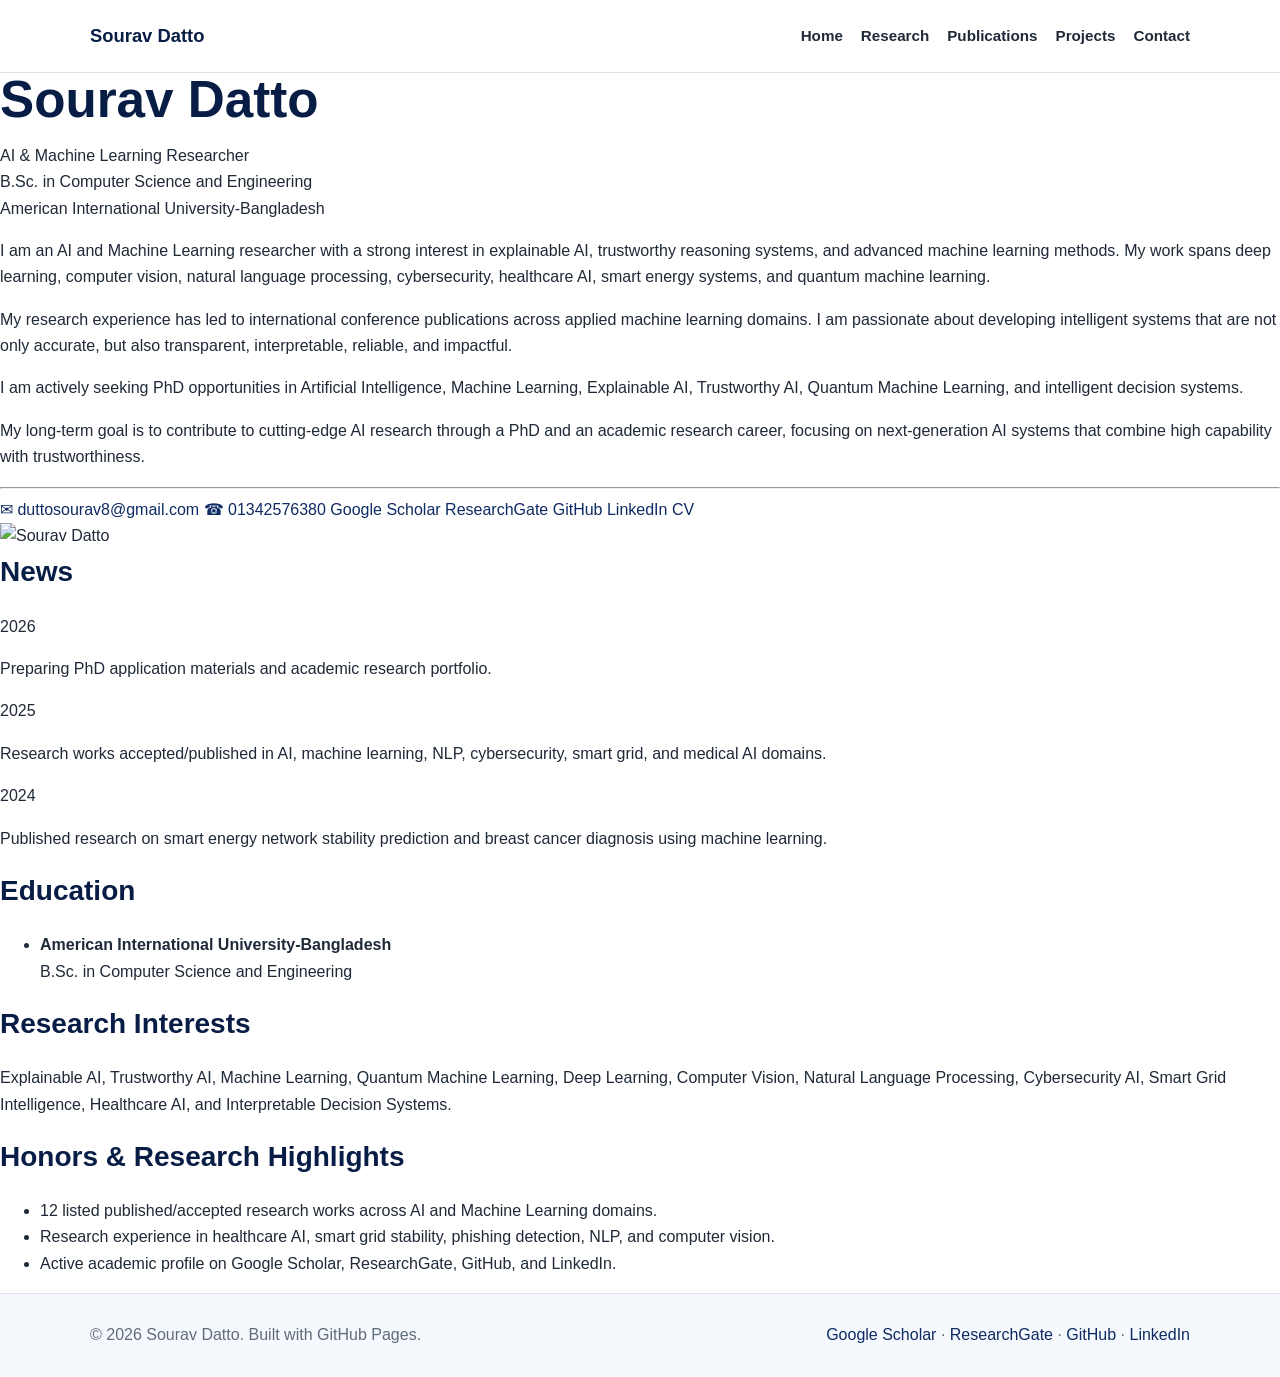
==== commit 8a9cf56f: "Remove CV link from navigation menu" ====
--- a/index.html
+++ b/index.html
@@ -17,7 +17,7 @@
       <a href="research.html">Research</a>
       <a href="publications.html">Publications</a>
       <a href="projects.html">Projects</a>
-      <a href="cv.html">CV</a>
+      
       <a href="contact.html">Contact</a>
     </nav>
   </div>
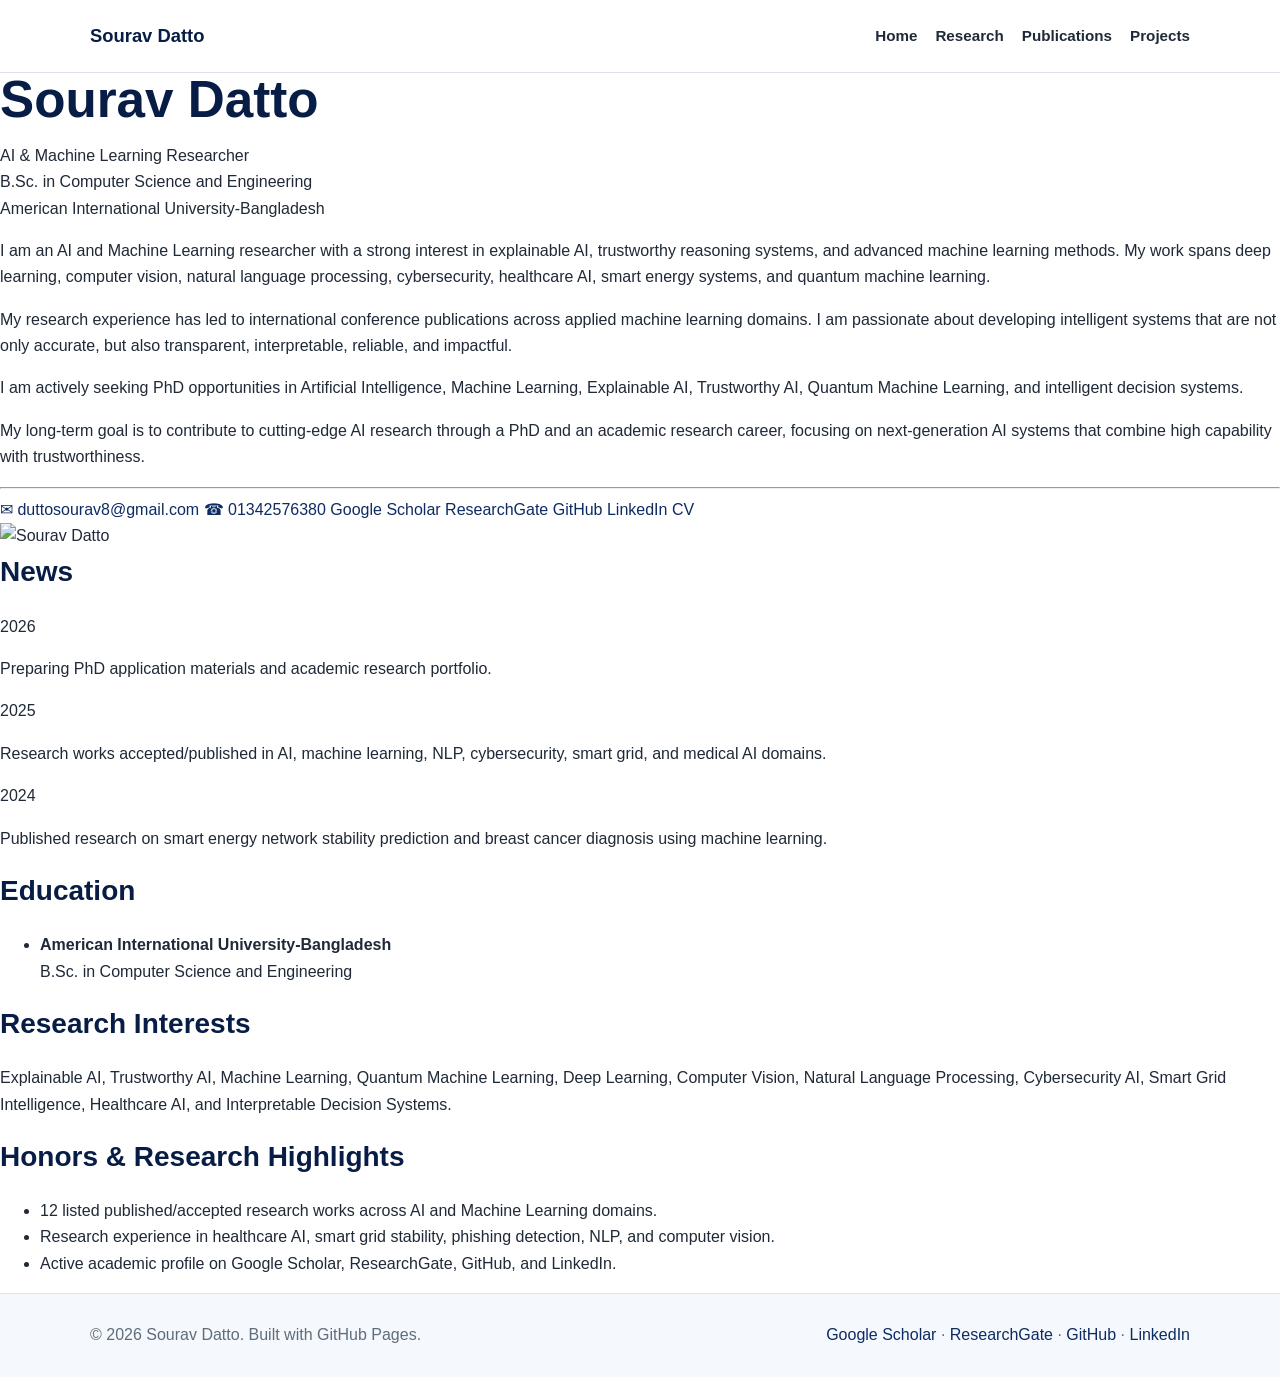
==== commit c720b1f6: "Update index.html" ====
--- a/index.html
+++ b/index.html
@@ -17,8 +17,6 @@
       <a href="research.html">Research</a>
       <a href="publications.html">Publications</a>
       <a href="projects.html">Projects</a>
-      
-      <a href="contact.html">Contact</a>
     </nav>
   </div>
 </header>
